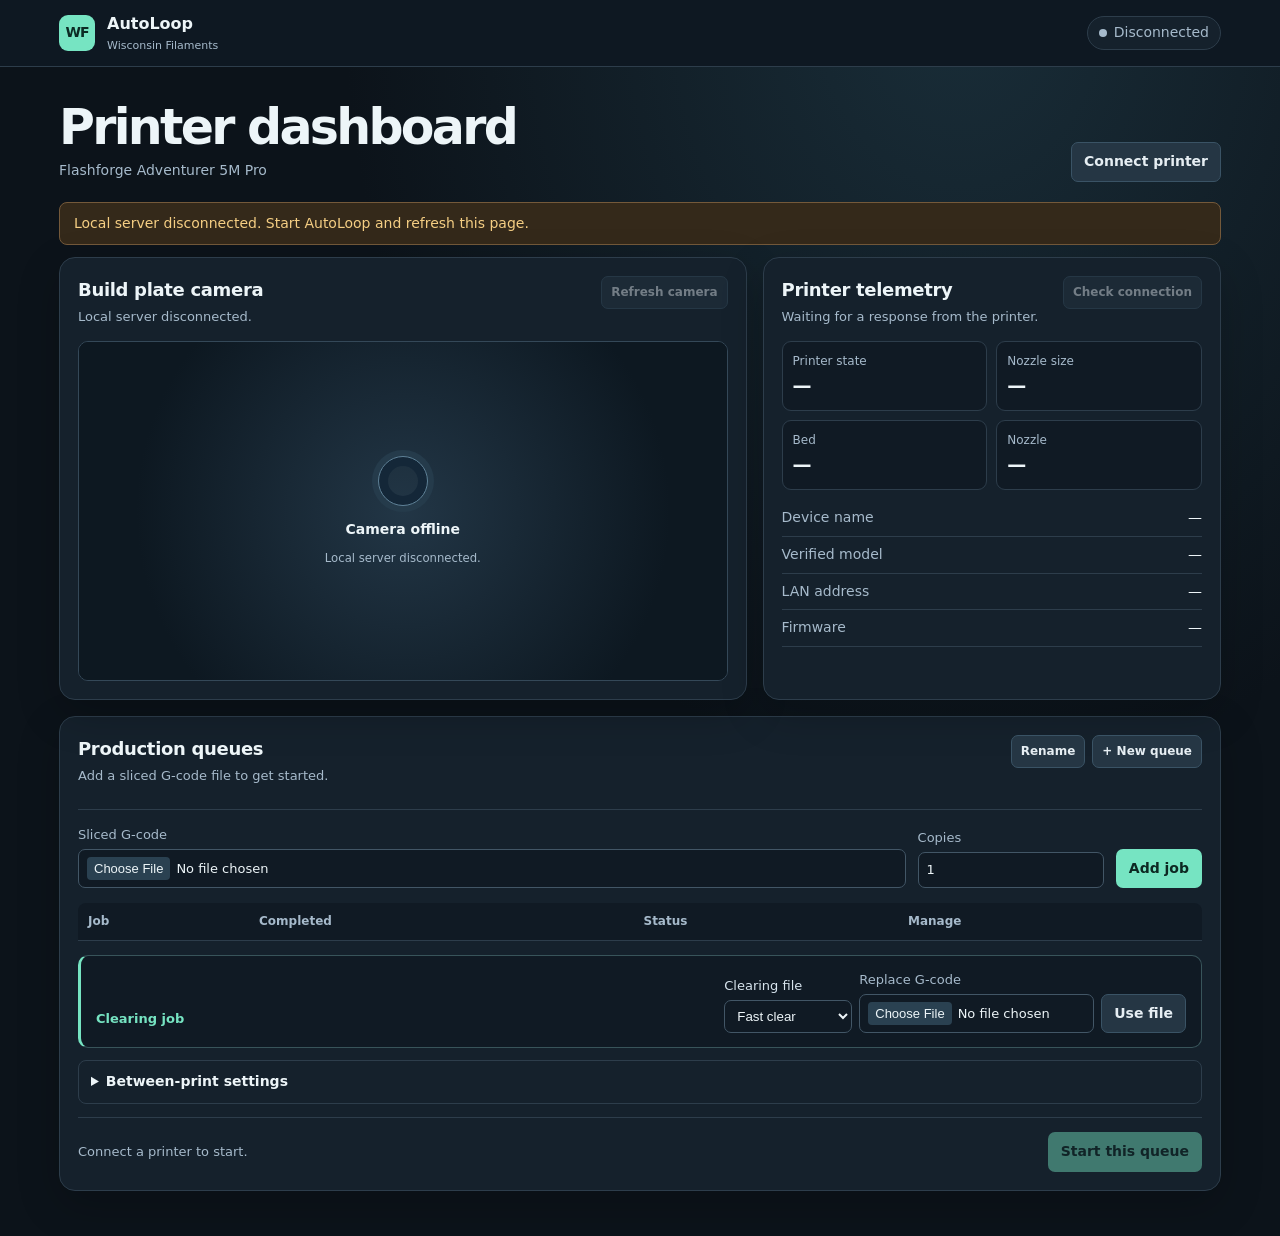
==== index.html @ 0bc0b789 "Publish AutoLoop v2.8.3 source and Windows launchers" ====
<!doctype html>
<html lang="en">
<head>
<meta charset="utf-8">
<meta name="viewport" content="width=device-width, initial-scale=1">
<meta name="wf-token" content="SERVER_TOKEN">
<title>AutoLoop · Wisconsin Filaments</title>
<link rel="stylesheet" href="/style.css">
<script type="module" src="/ui.mjs"></script>
</head>
<body>
<div class="top"><div class="bar"><div class="identity"><div class="mark" aria-hidden="true">WF</div><div><strong>AutoLoop</strong><small>Wisconsin Filaments</small></div></div><span class="pill" data-tone="idle" id="connection"><i></i><span>Disconnected</span></span></div></div>
<main>
<header class="pagehead"><div><h1>Printer dashboard</h1><p>Flashforge Adventurer 5M Pro</p></div><button type="button" id="open-connect" class="secondary">Connect printer</button></header>
<p id="sim" class="notice" hidden>Simulator is on. It doesn’t send any commands to your printer.</p>
<p id="message" role="alert" class="notice warning" hidden></p>
<div class="overview">
<section class="card camera" aria-labelledby="camera-title">
<div class="cardhead"><div><h2 id="camera-title">Build plate camera</h2><p id="camera-status">Connect your printer to view the camera.</p></div><button type="button" id="camera-refresh" class="secondary compact" disabled>Refresh camera</button></div>
<div class="viewfinder">
<div id="camera-empty" class="camera-empty"><div class="lens" aria-hidden="true"></div><strong id="camera-label">Camera offline</strong><small id="camera-help">The feed appears here when the printer sends a frame.</small></div>
<img id="camera-image" alt="Current frame from the printer's build plate camera" hidden>
<span id="frame-time" hidden></span>
</div>
</section>
<section class="card printer" aria-labelledby="printer-title">
<div class="cardhead"><div><h2 id="printer-title">Printer telemetry</h2><p id="proof">Waiting for a response from the printer.</p></div><button type="button" id="verify" class="secondary compact" disabled>Check connection</button></div>
<div class="tiles"><div><span>Printer state</span><strong id="machine-state">—</strong></div><div><span>Nozzle size</span><strong id="nozzle-size">—</strong></div><div><span>Bed</span><strong id="bed-temp">—</strong><small id="bed-target"></small></div><div><span>Nozzle</span><strong id="nozzle-temp">—</strong><small id="nozzle-target"></small></div></div>
<dl><div><dt>Device name</dt><dd id="device">—</dd></div><div><dt>Verified model</dt><dd id="model">—</dd></div><div><dt>LAN address</dt><dd id="ip">—</dd></div><div><dt>Firmware</dt><dd id="firmware">—</dd></div></dl>
</section>
</div>
<section class="card queue">
<div class="cardhead"><div><h2>Production queues</h2><p id="queue-summary">Add a sliced G-code file to get started.</p></div>
<div class="actions"><button id="rename" type="button" class="secondary compact">Rename</button><button id="new-queue" type="button" class="secondary compact">+ New queue</button></div></div>
<div id="queue-tabs" class="tabs" aria-label="Select production queue"></div>
<form id="add" class="add">
<label class="upload"><span>Sliced G-code</span><input type="file" name="file" accept=".gcode" required></label>
<label><span>Copies</span><input type="number" name="copies" value="1" min="1" step="1" required></label>
<button type="submit">Add job</button>
</form>
<div class="table"><table><thead><tr><th>Job</th><th>Completed</th><th>Status</th><th>Manage</th></tr></thead><tbody id="jobs"></tbody></table></div>
<section class="clearing-card" aria-labelledby="clearing-title">
<div><h3 id="clearing-title">Clearing job</h3><strong id="clearing-filename"></strong><p id="clearing-mode"></p></div>
<form id="clearing-file" class="actions">
<label>Clearing file<select id="clearing-preset">
<option value="fast">Fast clear</option>
<option value="slow">Slow clear</option>
<option value="custom" hidden>Custom upload</option>
</select></label>
<label class="upload"><span>Replace G-code</span><input type="file" name="file" accept=".gcode" required></label>
<button type="submit" class="secondary">Use file</button>
</form>
</section>
<details class="queue-settings"><summary>Between-print settings</summary>
<form id="queue-settings">
<div class="actions">
<label class="check"><input type="checkbox" name="autoLevel"> Auto-level before each print</label>
<label class="check"><input type="checkbox" name="manualClearing"> Clear plate manually</label>
<label class="check"><input type="checkbox" name="keepWarm"> Keep warm between prints</label>
</div>
<div id="standby-options" class="fields" hidden>
<label>Standby bed <span>°C</span><input type="number" step="1" min="0" max="75" name="bed" required></label>
<label>Standby nozzle <span>°C</span><input type="number" step="1" min="0" max="170" name="nozzle" required></label>
<label>Max hold <span>min</span><input type="number" min="1" max="15" name="minutes" required></label>
</div>
<p class="settings-note">Standby heat applies after clearing while the queue waits for plate confirmation.</p>
<button type="submit" id="save-settings" class="secondary compact">Save settings</button>
</form></details>
<div class="footer"><p id="phase" role="status">Connect a printer to start.</p><div class="actions">
<button type="button" id="start" disabled>Start this queue</button><button type="button" id="clear" hidden>Confirm plate clear</button><button type="button" id="pause" class="secondary" hidden>Pause after copy</button><button type="button" id="stop" class="secondary" hidden>Stop queue</button><button type="button" id="cancel-print" class="danger" hidden>Cancel print on printer</button>
</div></div>
</section>
</main>
<dialog id="connect-dialog">
<form id="connect">
<h2>Connect your 5M Pro</h2><p>Enable LAN Only on the printer. Enter the IP and LAN check code shown on the printer, plus its serial number.</p>
<label>LAN IP<input name="ip" placeholder="192.168.1.42" autocomplete="off"></label>
<label>Serial number<input name="serial" autocomplete="off"></label>
<label>LAN check code<input name="code" type="password" autocomplete="off"></label>
<p id="connect-result" class="inline-error" role="alert"></p>
<div class="actions"><button type="submit">Connect and verify</button><button type="button" class="secondary" data-close="connect-dialog">Cancel</button></div>
</form></dialog>
<dialog id="name-dialog"><form id="name-form">
<h2 id="name-title">New queue</h2><label>Queue name<input name="name" required maxlength="50"></label>
<div class="actions"><button>Save queue</button><button type="button" class="secondary" data-close="name-dialog">Cancel</button></div></form></dialog>
<dialog id="edit-dialog"><form id="edit-form">
<h2>Edit job</h2><p id="edit-filename"></p><label>Copies<input name="copies" type="number" min="1" step="1" required></label>
<div class="actions"><button>Save job</button><button type="button" class="secondary" data-close="edit-dialog">Cancel</button></div></form></dialog>
</body></html>
---- style.css ----
:root{color-scheme:dark;--bg:#0c131a;--panel:#15212c;--inset:#101a24;--line:#2d3d4b;--text:#edf5f8;--muted:#a6bacb;--mint:#76e4c2;--warn:#f5ce83;font:14px/1.55 system-ui,sans-serif;color:var(--text);background:var(--bg)}
*{box-sizing:border-box} [hidden]{display:none!important} body{margin:0} button,input{font:inherit} h1,h2,p,dl,dd,figure{margin:0} p,figcaption{color:var(--muted)} h1{font-size:clamp(31px,5vw,49px);line-height:1.1;letter-spacing:-.055em} h2{font-size:18px;letter-spacing:-.018em} small{display:block;color:var(--muted)}
.top{border-bottom:1px solid var(--line);background:#101a23}.bar,main{width:min(1250px,100%);margin:auto;padding-inline:clamp(16px,4vw,44px)} .bar{display:flex;justify-content:space-between;align-items:center;height:66px;gap:12px}.identity,.pagehead,.cardhead,.actions,.footer{display:flex;align-items:center;gap:12px}.identity strong{font-size:16px}.identity small{font-size:11px}.mark{border-radius:9px;background:var(--mint);color:#0c2b24;width:36px;height:36px;display:grid;place-items:center;font-weight:900;letter-spacing:-.07em}
main{padding-block:34px 45px}.pagehead{justify-content:space-between;align-items:end;margin-bottom:20px}.pagehead p{margin-top:5px}.pill{border:1px solid var(--line);background:var(--panel);display:inline-flex;align-items:center;gap:7px;padding:5px 11px;border-radius:99px;color:var(--muted);white-space:nowrap}.pill i{height:8px;width:8px;border-radius:50%;background:currentColor}.pill[data-tone="good"]{color:var(--mint)}.pill[data-tone="warn"]{color:var(--warn)}
.overview{display:grid;grid-template-columns:minmax(0,1.5fr) minmax(0,1fr);gap:16px}.card{background:var(--panel);border:1px solid var(--line);border-radius:14px;padding:18px}.cardhead{justify-content:space-between;align-items:start;margin-bottom:14px}.cardhead p{margin-top:3px;font-size:13px}.viewfinder{min-height:230px;height:clamp(230px,30vw,340px);position:relative;background:#0b141d;border:1px solid #344858;border-radius:10px;overflow:hidden}.camera-empty{position:absolute;inset:0;display:grid;align-content:center;justify-items:center;gap:8px;text-align:center;padding:16px;background:radial-gradient(circle at center,#223646,#0d1821 73%)}.lens{width:50px;height:50px;border:1px solid #5e8197;border-radius:50%;box-shadow:inset 0 0 0 9px #142738,0 0 0 6px #253b4b;margin-bottom:5px}.viewfinder img{display:block;width:100%;height:100%;object-fit:contain;background:#0a1118}#frame-time{position:absolute;bottom:10px;left:10px;padding:4px 8px;border-radius:6px;background:#0a151ce8;color:var(--mint);font-size:12px}
.tiles{display:grid;grid-template-columns:1fr 1fr;gap:9px}.tiles div{background:var(--inset);border:1px solid var(--line);border-radius:9px;padding:10px}.tiles span{display:block;font-size:12px;color:var(--muted)}.tiles strong{display:block;font-size:19px;text-transform:capitalize;overflow-wrap:anywhere}.printer dl{margin-top:10px}.printer dl div{display:flex;justify-content:space-between;gap:12px;padding:7px 0;border-bottom:1px solid var(--line)}dt{color:var(--muted)}dd{text-align:right;overflow-wrap:anywhere}
.queue,.calibration{margin-top:16px}.tabs{display:flex;gap:6px;flex-wrap:wrap;border-bottom:1px solid var(--line);padding-bottom:9px}.tabs button{border:1px solid var(--line);background:var(--inset);color:var(--muted)}.tabs button[aria-pressed=true]{border-color:#5bb89e;background:#203a38;color:#a5f5db}.tabs button[data-active=true]::after{content:' •';color:var(--mint)}.add{display:grid;grid-template-columns:minmax(150px,2fr) minmax(70px,.55fr) 1fr auto;align-items:end;gap:12px;margin:15px 0}
label{display:block;color:#d7e4ed;font-size:13px} label span{color:var(--muted)}input:not([type=checkbox]),select{width:100%;display:block;padding:7px 8px;margin-top:4px;background:var(--inset);color:var(--text);border:1px solid #425666;border-radius:7px}.check{display:flex;align-items:center;gap:7px;margin:9px 0}.upload input{min-width:0}.upload input::file-selector-button{background:#2a4151;color:var(--text);border:none;padding:4px 7px;border-radius:4px;margin-right:6px}
button{border:1px solid transparent;border-radius:7px;padding:8px 12px;background:var(--mint);color:#0d2822;font-weight:730;cursor:pointer}button:disabled{opacity:.45;cursor:default}button:focus-visible,input:focus-visible,summary:focus-visible{outline:2px solid var(--mint);outline-offset:2px}.secondary{background:#253644;color:#e6eef3;border-color:#3a5365}.compact{padding:6px 9px;font-size:12px;white-space:nowrap}.danger{background:#48262e;color:#ffc1c5;border-color:#82515c}.actions{gap:7px;flex-wrap:wrap}
.table{overflow:auto}.table table{width:100%;border-collapse:collapse;text-align:left}.table th,.table td{padding:9px 10px;border-bottom:1px solid var(--line);overflow-wrap:anywhere}.table th{font-size:12px;color:var(--muted);font-weight:600;background:var(--inset)}.table td:first-child{font-weight:650}.table td .actions{flex-wrap:nowrap}.empty-row{text-align:center;color:var(--muted);font-weight:400!important}.footer{justify-content:space-between;margin-top:13px}.footer p{font-size:13px}.footer p[data-alert=true]{color:var(--warn)}
.calibration summary{cursor:pointer;font-size:18px;font-weight:700}.calibration summary span:last-child{font-size:13px;font-weight:500;float:right;color:var(--muted)}.sweep{display:grid;grid-template-columns:minmax(0,1fr) minmax(190px,.45fr);gap:18px;margin-top:13px}.sweep p{font-size:13px}.sweep .actions{margin:10px 0}.fields{display:grid;grid-template-columns:repeat(3,minmax(0,1fr));gap:9px;margin:12px 0}figure{text-align:center}figure svg{width:min(100%,230px)}.bed{fill:#0e1c25;stroke:#698694}#lanes{fill:none;stroke:var(--mint);stroke-width:1.45}figcaption{font-size:12px}
.notice{padding:10px 14px;margin:0 0 12px;border-radius:8px;background:#18333b;color:#c0e6f2;border:1px solid #355d69}.warning{background:#34291a;border-color:#74593a;color:var(--warn)} dialog{color:var(--text);border:1px solid #42586b;background:var(--panel);border-radius:13px;width:min(420px,calc(100% - 32px));padding:18px}dialog::backdrop{background:#020a11bf}dialog p,dialog label,dialog .actions{margin-top:10px} .inline-error{color:var(--warn)}.inline-error:empty{display:none}
@media(max-width:790px){.overview,.sweep{grid-template-columns:1fr}.add{grid-template-columns:2fr 1fr}.footer{align-items:start;flex-direction:column}.viewfinder{height:270px}} @media(max-width:440px){.fields{grid-template-columns:1fr 1fr}.pagehead{align-items:start;flex-direction:column}.camera .cardhead{flex-wrap:wrap}.card{padding:13px}.add{grid-template-columns:minmax(0,1.7fr) minmax(0,1fr)}}

.queue-settings{margin-top:12px;padding:10px 12px;border:1px solid var(--line);border-radius:8px}.queue-settings summary{cursor:pointer;font-weight:650}.queue-settings .settings-note{font-size:12px;margin-bottom:8px}.queue-settings .check{margin-block:8px}.queue-settings .fields{margin-block:4px 8px}

body{background:radial-gradient(ellipse at 75% 0,#192d38 0,transparent 44rem),var(--bg)}
.card{border-radius:16px;box-shadow:0 14px 44px #0003}
.top{background:#0e1822}
.add{grid-template-columns:minmax(0,2fr) minmax(84px,.45fr) auto}
.clearing-card{display:flex;align-items:end;justify-content:space-between;gap:16px;padding:14px 15px;margin-top:14px;border:1px solid #38545a;border-left:3px solid var(--mint);border-radius:10px;background:var(--inset)}
.clearing-card h3{font-size:13px;color:var(--mint);margin:0 0 4px}
.clearing-card strong{font-size:13px;overflow-wrap:anywhere}
.clearing-card p{font-size:12px;margin-top:4px}
.clearing-card form{align-items:end}
.clearing-card input{max-width:235px}
.table th:first-child{border-radius:8px 0 0 0}
.table th:last-child{border-radius:0 8px 0 0}
.footer{border-top:1px solid var(--line);padding-top:14px}
@media(max-width:610px){
  .clearing-card{align-items:start;flex-direction:column}
  .add{grid-template-columns:minmax(0,1fr) 83px}
  .add button{grid-column:1/-1;justify-self:end}
}
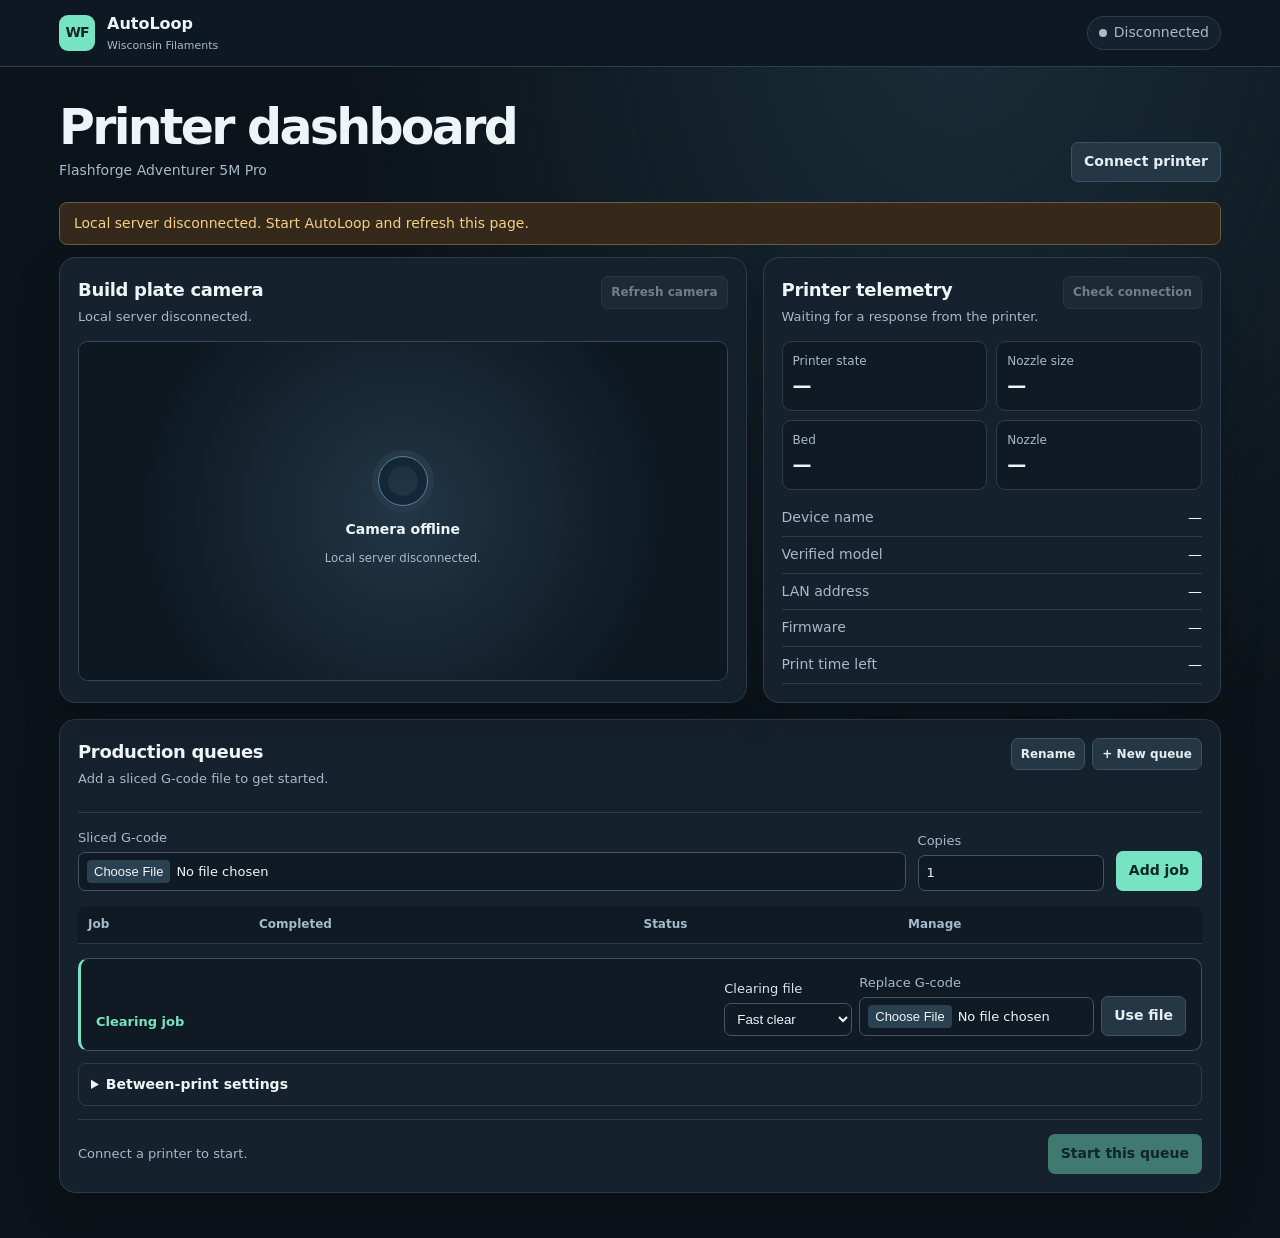
==== commit dbac597c: "Show active print and selected queue time estimates" ====
--- a/index.html
+++ b/index.html
@@ -26,11 +26,11 @@
 <section class="card printer" aria-labelledby="printer-title">
 <div class="cardhead"><div><h2 id="printer-title">Printer telemetry</h2><p id="proof">Waiting for a response from the printer.</p></div><button type="button" id="verify" class="secondary compact" disabled>Check connection</button></div>
 <div class="tiles"><div><span>Printer state</span><strong id="machine-state">—</strong></div><div><span>Nozzle size</span><strong id="nozzle-size">—</strong></div><div><span>Bed</span><strong id="bed-temp">—</strong><small id="bed-target"></small></div><div><span>Nozzle</span><strong id="nozzle-temp">—</strong><small id="nozzle-target"></small></div></div>
-<dl><div><dt>Device name</dt><dd id="device">—</dd></div><div><dt>Verified model</dt><dd id="model">—</dd></div><div><dt>LAN address</dt><dd id="ip">—</dd></div><div><dt>Firmware</dt><dd id="firmware">—</dd></div></dl>
+<dl><div><dt>Device name</dt><dd id="device">—</dd></div><div><dt>Verified model</dt><dd id="model">—</dd></div><div><dt>LAN address</dt><dd id="ip">—</dd></div><div><dt>Firmware</dt><dd id="firmware">—</dd></div><div><dt>Print time left</dt><dd id="print-time-left">—</dd></div></dl>
 </section>
 </div>
 <section class="card queue">
-<div class="cardhead"><div><h2>Production queues</h2><p id="queue-summary">Add a sliced G-code file to get started.</p></div>
+<div class="cardhead"><div><h2>Production queues</h2><p id="queue-summary">Add a sliced G-code file to get started.</p><p id="queue-time-left" hidden></p></div>
 <div class="actions"><button id="rename" type="button" class="secondary compact">Rename</button><button id="new-queue" type="button" class="secondary compact">+ New queue</button></div></div>
 <div id="queue-tabs" class="tabs" aria-label="Select production queue"></div>
 <form id="add" class="add">
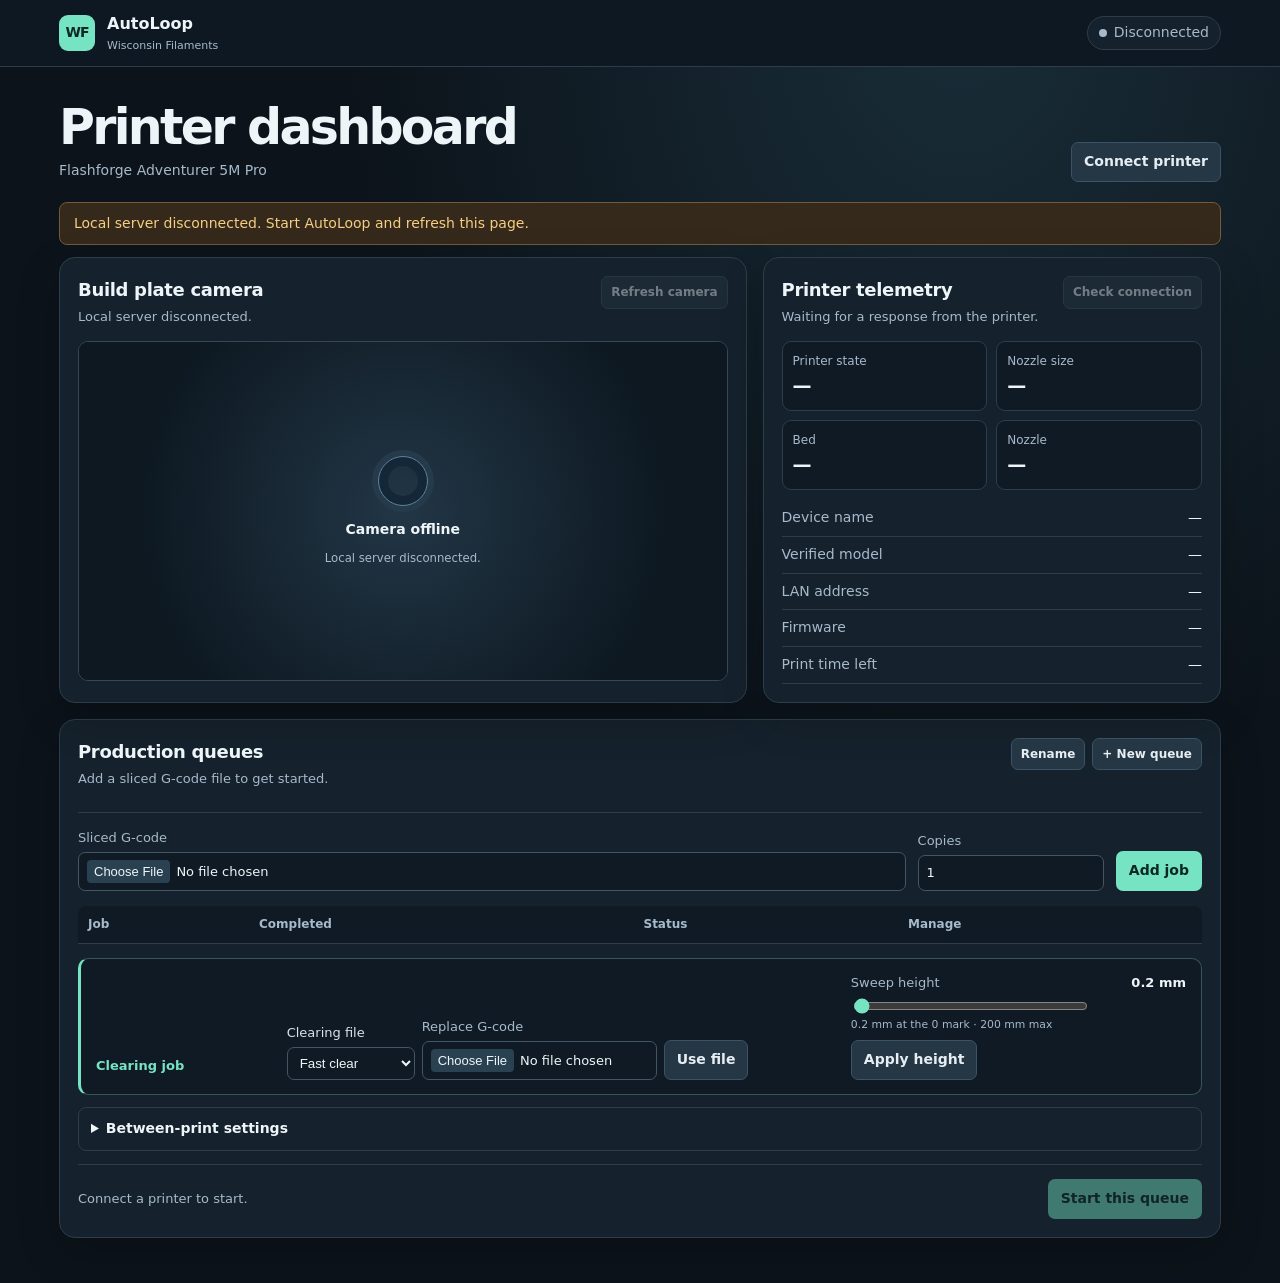
==== commit 12919598: "Add adjustable fast and slow clearing heights" ====
--- a/index.html
+++ b/index.html
@@ -50,12 +50,23 @@
 <label class="upload"><span>Replace G-code</span><input type="file" name="file" accept=".gcode" required></label>
 <button type="submit" class="secondary">Use file</button>
 </form>
+<form id="clearing-height-form" class="actions">
+<label class="clearing-range">
+<span>Sweep height <output id="sweep-height-value" for="sweep-height">0.2 mm</output></span>
+<input type="range" id="sweep-height" min="0" max="200" step="5" value="0">
+<small>0.2 mm at the 0 mark · 200 mm max</small>
+</label>
+<button type="submit" class="secondary">Apply height</button>
+<button type="button" id="reset-height" class="secondary" hidden>Reset height</button>
+</form>
 </section>
 <details class="queue-settings"><summary>Between-print settings</summary>
 <form id="queue-settings">
 <div class="actions">
 <label class="check"><input type="checkbox" name="autoLevel"> Auto-level before each print</label>
 <label class="check"><input type="checkbox" name="manualClearing"> Clear plate manually</label>
+<label class="check"><input type="checkbox" name="skipCooldown" checked> Skip cooldown wait</label>
+<label class="check"><input type="checkbox" name="autoConfirmClear"> Auto-confirm after clearing</label>
 <label class="check"><input type="checkbox" name="keepWarm"> Keep warm between prints</label>
 </div>
 <div id="standby-options" class="fields" hidden>
@@ -63,7 +74,7 @@
 <label>Standby nozzle <span>°C</span><input type="number" step="1" min="0" max="170" name="nozzle" required></label>
 <label>Max hold <span>min</span><input type="number" min="1" max="15" name="minutes" required></label>
 </div>
-<p class="settings-note">Standby heat applies after clearing while the queue waits for plate confirmation.</p>
+<p class="settings-note">Turn off Skip cooldown wait if your parts need time to release. Auto-confirm advances after the clearing job succeeds. It does not inspect the plate.</p>
 <button type="submit" id="save-settings" class="secondary compact">Save settings</button>
 </form></details>
 <div class="footer"><p id="phase" role="status">Connect a printer to start.</p><div class="actions">
--- a/style.css
+++ b/style.css
@@ -32,3 +32,8 @@
   .add{grid-template-columns:minmax(0,1fr) 83px}
   .add button{grid-column:1/-1;justify-self:end}
 }
+
+#clearing-height-form{flex-wrap:wrap;align-self:stretch}
+.clearing-range{min-width:min(210px,100%);flex:1}
+.clearing-range output{float:right;color:var(--text);font-weight:650}
+.clearing-range input[type=range]{padding:0;accent-color:var(--mint)}
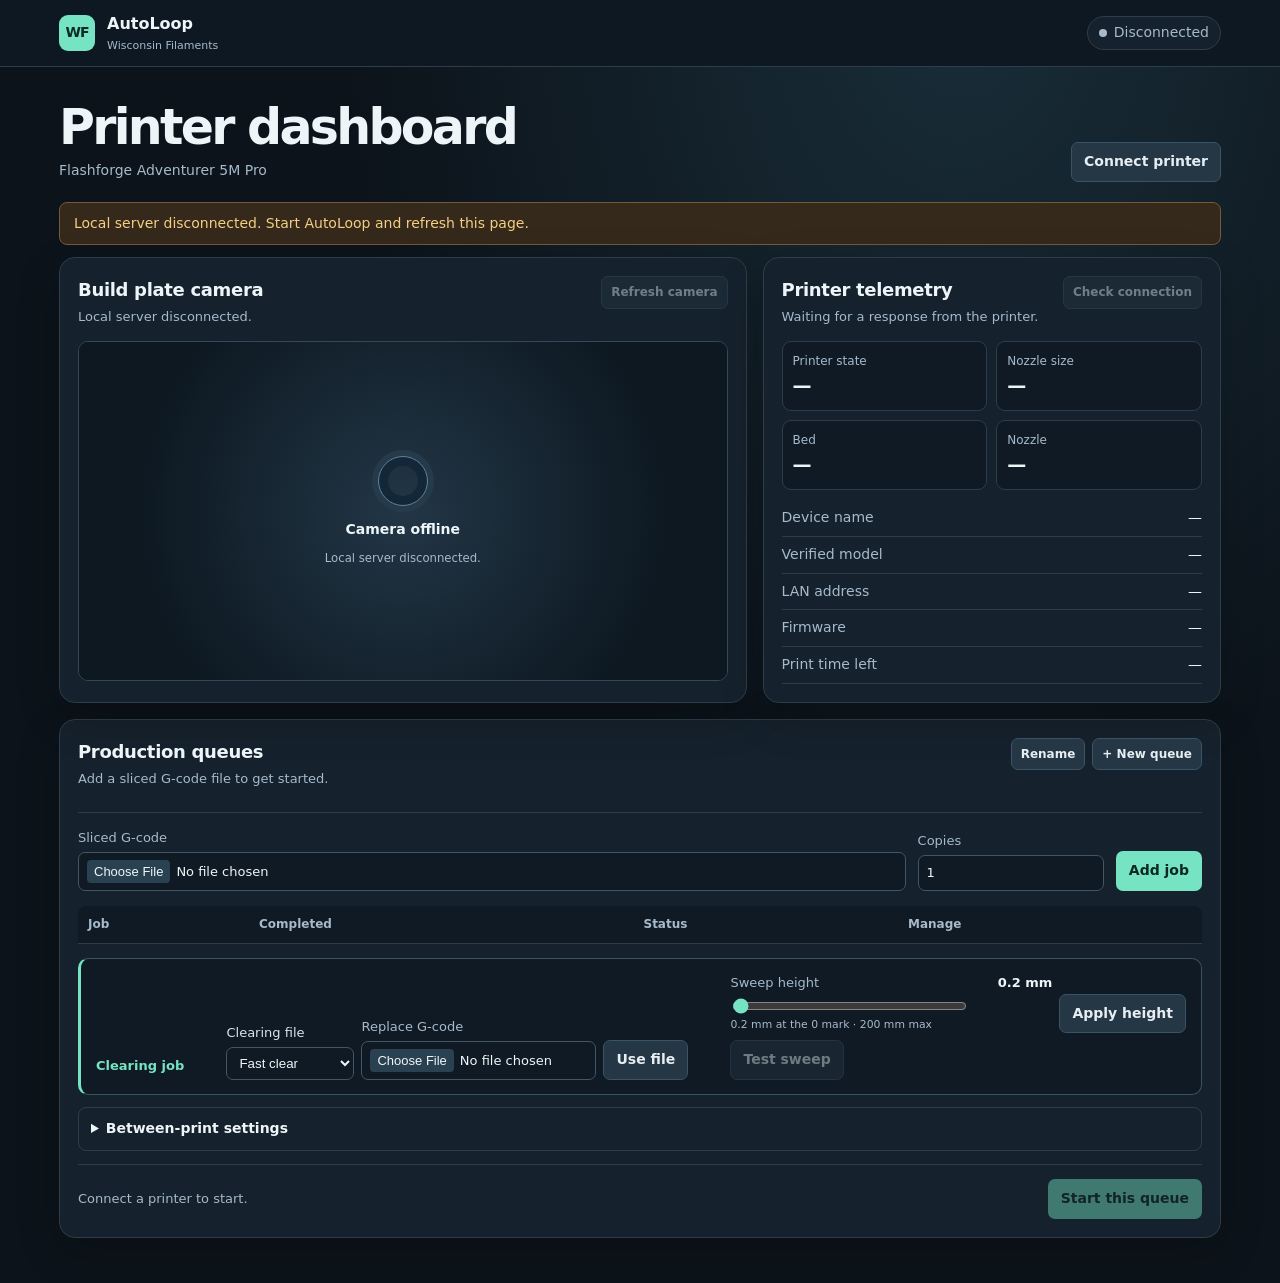
==== commit 5a35781d: "Test sweeping at the slider height and default to auto-confirm" ====
--- a/index.html
+++ b/index.html
@@ -57,6 +57,7 @@
 <small>0.2 mm at the 0 mark · 200 mm max</small>
 </label>
 <button type="submit" class="secondary">Apply height</button>
+<button type="button" id="test-clearing-height" class="secondary" disabled>Test sweep</button>
 <button type="button" id="reset-height" class="secondary" hidden>Reset height</button>
 </form>
 </section>
@@ -66,7 +67,7 @@
 <label class="check"><input type="checkbox" name="autoLevel"> Auto-level before each print</label>
 <label class="check"><input type="checkbox" name="manualClearing"> Clear plate manually</label>
 <label class="check"><input type="checkbox" name="skipCooldown" checked> Skip cooldown wait</label>
-<label class="check"><input type="checkbox" name="autoConfirmClear"> Auto-confirm after clearing</label>
+<label class="check"><input type="checkbox" name="autoConfirmClear" checked> Auto-confirm after clearing</label>
 <label class="check"><input type="checkbox" name="keepWarm"> Keep warm between prints</label>
 </div>
 <div id="standby-options" class="fields" hidden>
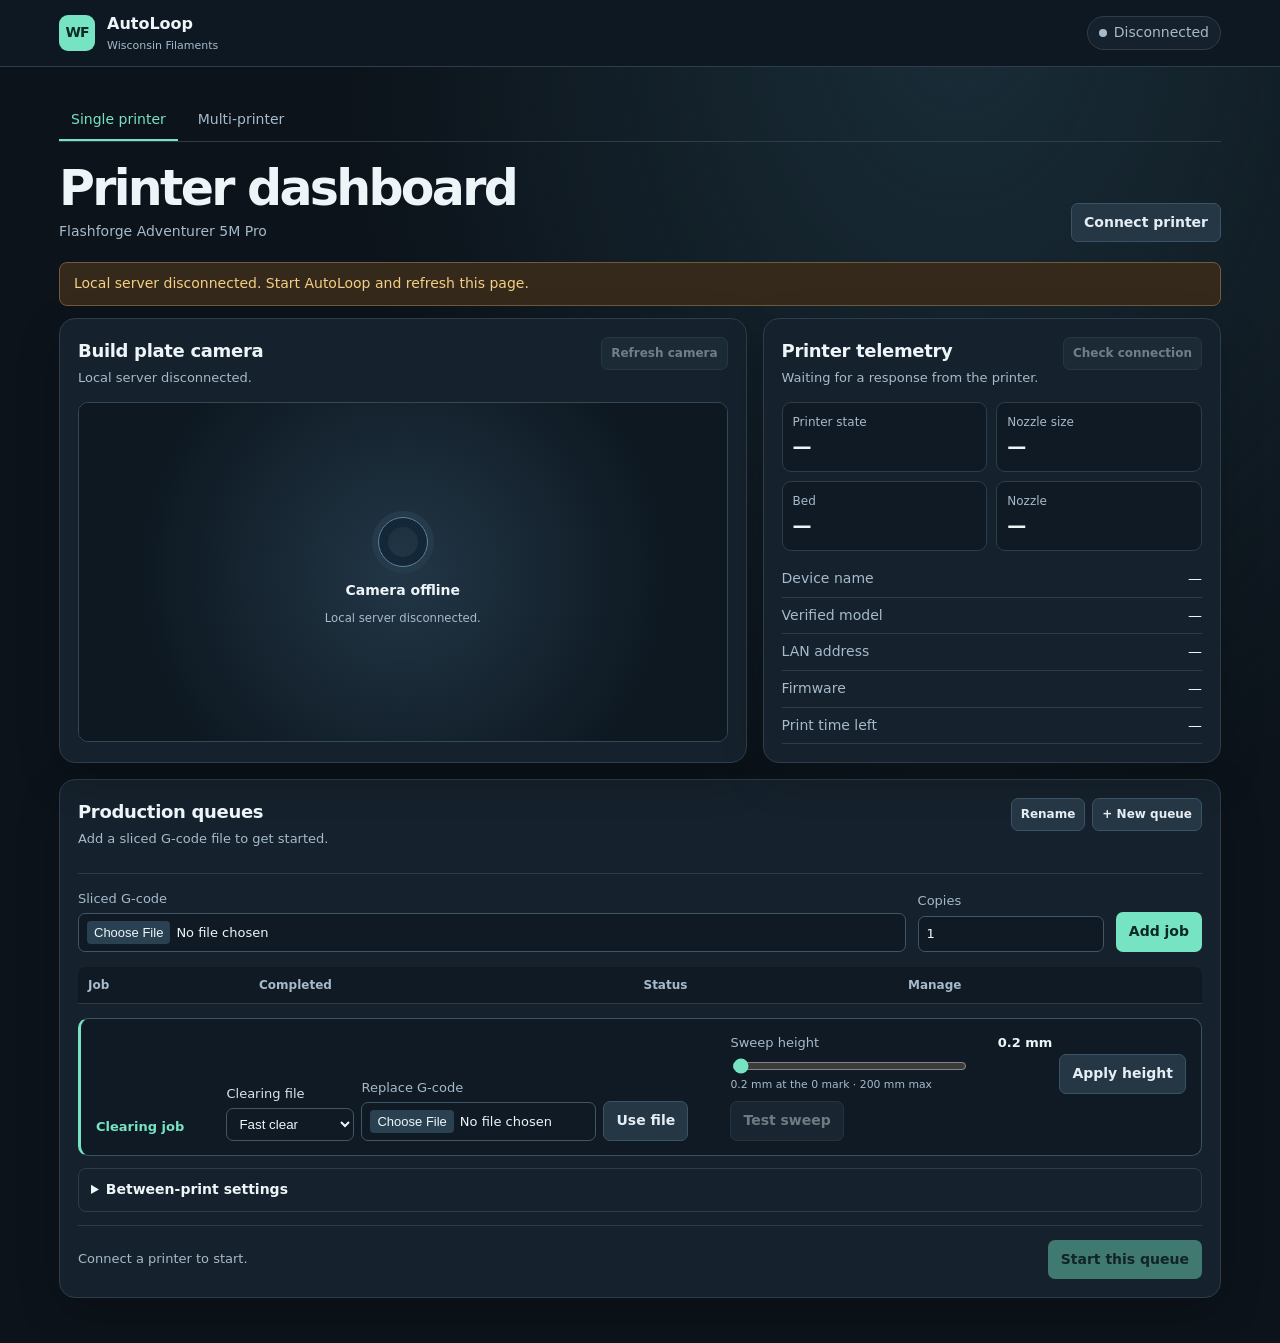
==== commit 61b0a655: "Add a multi-printer fleet with shared settings and split queues" ====
--- a/index.html
+++ b/index.html
@@ -11,6 +11,7 @@
 <body>
 <div class="top"><div class="bar"><div class="identity"><div class="mark" aria-hidden="true">WF</div><div><strong>AutoLoop</strong><small>Wisconsin Filaments</small></div></div><span class="pill" data-tone="idle" id="connection"><i></i><span>Disconnected</span></span></div></div>
 <main>
+<nav class="view-tabs" aria-label="Printer views"><a href="/" id="single-view" aria-current="page">Single printer</a><a href="/fleet">Multi-printer</a><span id="fleet-profile-note" hidden>Fleet printer · shared settings</span></nav>
 <header class="pagehead"><div><h1>Printer dashboard</h1><p>Flashforge Adventurer 5M Pro</p></div><button type="button" id="open-connect" class="secondary">Connect printer</button></header>
 <p id="sim" class="notice" hidden>Simulator is on. It doesn’t send any commands to your printer.</p>
 <p id="message" role="alert" class="notice warning" hidden></p>
--- a/style.css
+++ b/style.css
@@ -37,3 +37,24 @@
 .clearing-range{min-width:min(210px,100%);flex:1}
 .clearing-range output{float:right;color:var(--text);font-weight:650}
 .clearing-range input[type=range]{padding:0;accent-color:var(--mint)}
+
+.view-tabs{display:flex;align-items:center;gap:8px;margin-bottom:20px;border-bottom:1px solid var(--line)}
+.view-tabs a{color:var(--muted);text-decoration:none;padding:8px 12px;border-bottom:2px solid transparent}
+.view-tabs a[aria-current=page]{color:var(--mint);border-bottom-color:var(--mint)}
+.view-tabs span{color:var(--muted);margin-left:auto;font-size:12px}
+.fleet-layout,.fleet-grid{display:grid;grid-template-columns:repeat(2,minmax(0,1fr));gap:16px}
+.fleet-form{display:grid;gap:10px}
+.fleet-form button{justify-self:start}
+.fleet-fields,.fleet-checks{display:grid;grid-template-columns:repeat(2,minmax(0,1fr));gap:8px 12px}
+.fleet-checks .check{margin:0}
+.fleet-printers{margin-top:23px}
+.fleet-printers>h2{margin-bottom:10px}
+.fleet-printer h3{margin:0;font-size:16px}
+.fleet-phase,.fleet-count{font-size:13px}
+.fleet-count{margin-top:10px}
+.fleet-queue{list-style:none;margin:8px 0 12px;padding:0}
+.fleet-queue li{display:grid;grid-template-columns:minmax(0,1fr) auto;gap:8px;padding:6px 0;border-top:1px solid var(--line);font-size:13px}
+.fleet-queue strong{overflow-wrap:anywhere}
+.fleet-queue span{color:var(--muted);text-align:right}
+.button-link{display:inline-block;text-decoration:none;color:var(--mint);border:1px solid var(--line);border-radius:7px;padding:6px 9px;font-size:12px}
+@media(max-width:760px){.fleet-layout,.fleet-grid{grid-template-columns:1fr}}
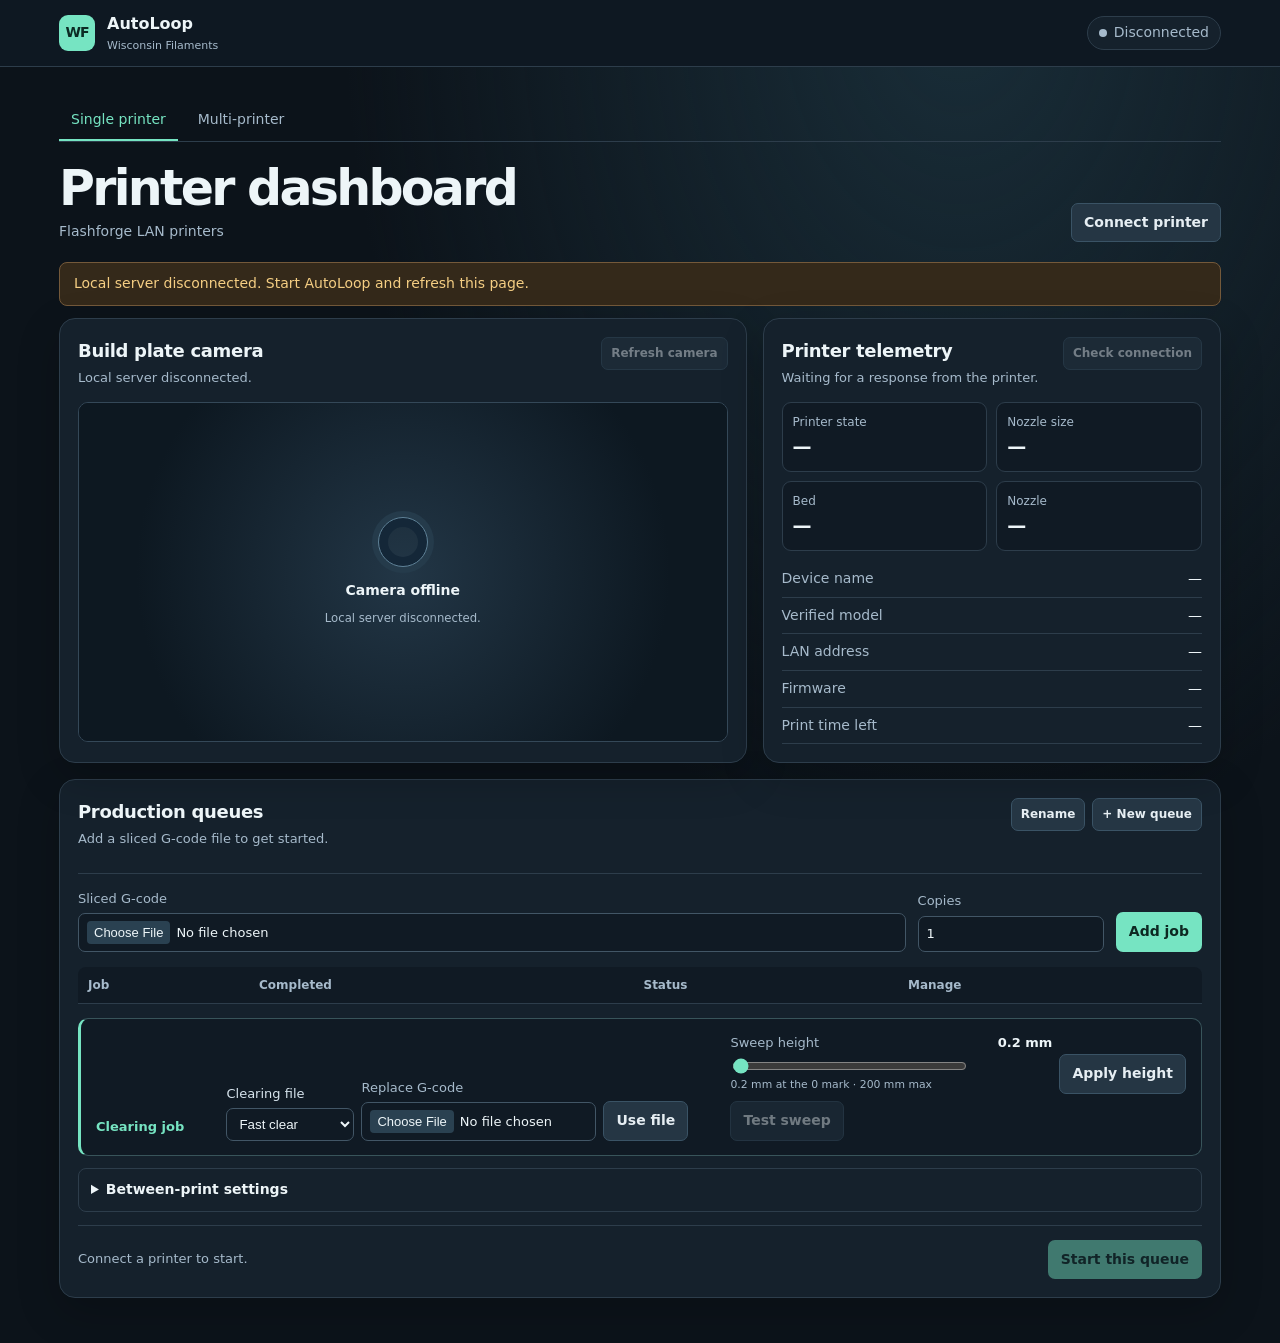
==== commit 3117735c: "Add model-aware Flashforge LAN profiles and legacy monitoring" ====
--- a/index.html
+++ b/index.html
@@ -12,7 +12,7 @@
 <div class="top"><div class="bar"><div class="identity"><div class="mark" aria-hidden="true">WF</div><div><strong>AutoLoop</strong><small>Wisconsin Filaments</small></div></div><span class="pill" data-tone="idle" id="connection"><i></i><span>Disconnected</span></span></div></div>
 <main>
 <nav class="view-tabs" aria-label="Printer views"><a href="/" id="single-view" aria-current="page">Single printer</a><a href="/fleet">Multi-printer</a><span id="fleet-profile-note" hidden>Fleet printer · shared settings</span></nav>
-<header class="pagehead"><div><h1>Printer dashboard</h1><p>Flashforge Adventurer 5M Pro</p></div><button type="button" id="open-connect" class="secondary">Connect printer</button></header>
+<header class="pagehead"><div><h1>Printer dashboard</h1><p id="dashboard-model">Flashforge LAN printers</p></div><button type="button" id="open-connect" class="secondary">Connect printer</button></header>
 <p id="sim" class="notice" hidden>Simulator is on. It doesn’t send any commands to your printer.</p>
 <p id="message" role="alert" class="notice warning" hidden></p>
 <div class="overview">
@@ -33,6 +33,7 @@
 <section class="card queue">
 <div class="cardhead"><div><h2>Production queues</h2><p id="queue-summary">Add a sliced G-code file to get started.</p><p id="queue-time-left" hidden></p></div>
 <div class="actions"><button id="rename" type="button" class="secondary compact">Rename</button><button id="new-queue" type="button" class="secondary compact">+ New queue</button></div></div>
+<p id="model-capabilities" class="notice" hidden></p>
 <div id="queue-tabs" class="tabs" aria-label="Select production queue"></div>
 <form id="add" class="add">
 <label class="upload"><span>Sliced G-code</span><input type="file" name="file" accept=".gcode" required></label>
@@ -40,7 +41,7 @@
 <button type="submit">Add job</button>
 </form>
 <div class="table"><table><thead><tr><th>Job</th><th>Completed</th><th>Status</th><th>Manage</th></tr></thead><tbody id="jobs"></tbody></table></div>
-<section class="clearing-card" aria-labelledby="clearing-title">
+<section class="clearing-card" id="clearing-card" aria-labelledby="clearing-title">
 <div><h3 id="clearing-title">Clearing job</h3><strong id="clearing-filename"></strong><p id="clearing-mode"></p></div>
 <form id="clearing-file" class="actions">
 <label>Clearing file<select id="clearing-preset">
@@ -86,10 +87,11 @@
 </main>
 <dialog id="connect-dialog">
 <form id="connect">
-<h2>Connect your 5M Pro</h2><p>Enable LAN Only on the printer. Enter the IP and LAN check code shown on the printer, plus its serial number.</p>
+<h2>Connect a Flashforge printer</h2><p>Choose the model and enter its local network address.</p>
+<label>Printer model<select name="model" required></select></label>
 <label>LAN IP<input name="ip" placeholder="192.168.1.42" autocomplete="off"></label>
-<label>Serial number<input name="serial" autocomplete="off"></label>
-<label>LAN check code<input name="code" type="password" autocomplete="off"></label>
+<label data-lan-auth>Serial number<input name="serial" autocomplete="off"></label>
+<label data-lan-auth>LAN check code<input name="code" type="password" autocomplete="off"></label>
 <p id="connect-result" class="inline-error" role="alert"></p>
 <div class="actions"><button type="submit">Connect and verify</button><button type="button" class="secondary" data-close="connect-dialog">Cancel</button></div>
 </form></dialog>
